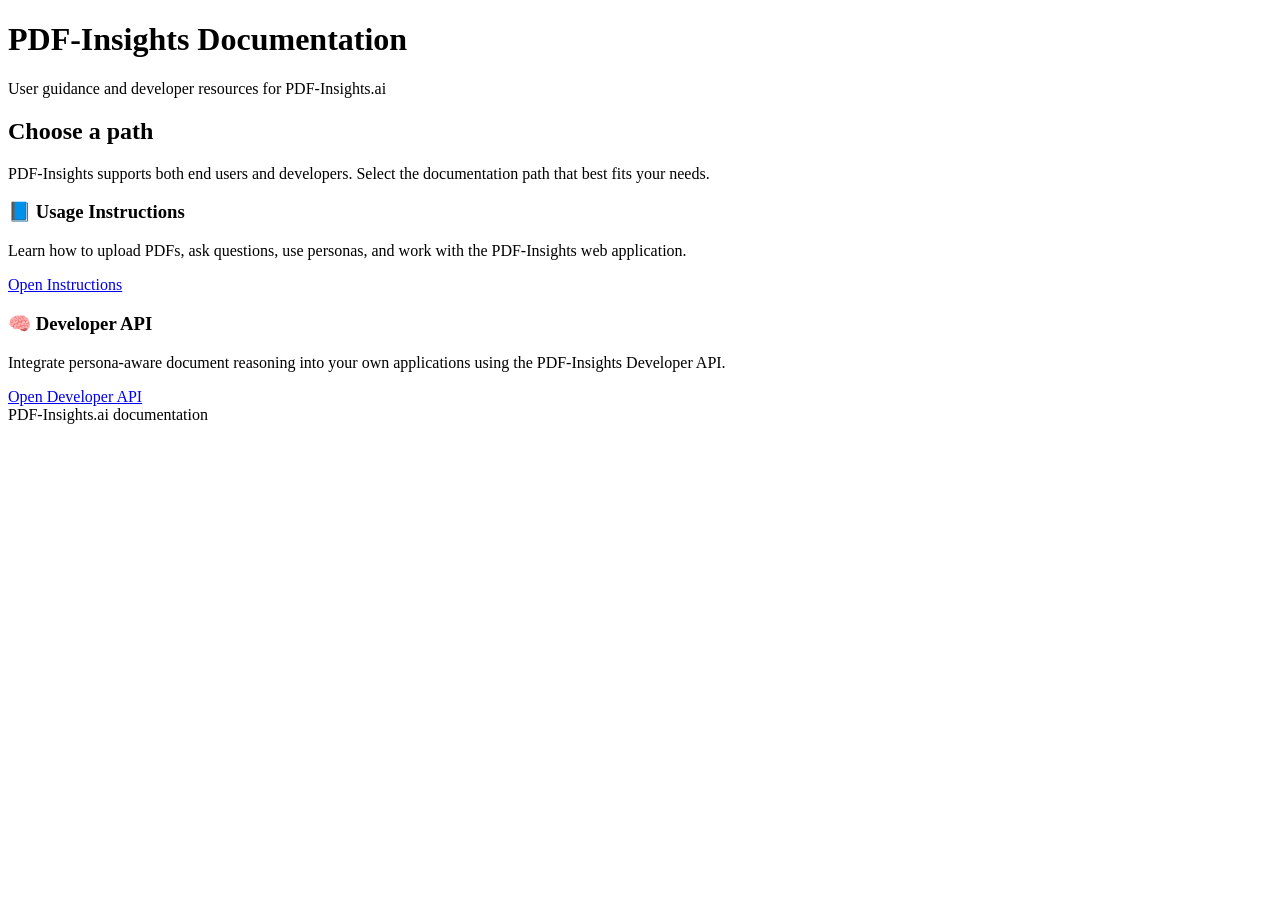
==== index.html @ d1ddaf6e "Add docs landing page Initial HTML structure for PDF-Insights documentation." ====
<!DOCTYPE html>
<html lang="en">
<head>
    <meta charset="UTF-8">
    <meta name="viewport" content="width=device-width, initial-scale=1.0">
    <title>PDF-Insights Docs</title>
    <link rel="stylesheet" href="style.css">
</head>
<body>
    <header>
        <h1>PDF-Insights Documentation</h1>
        <p>User guidance and developer resources for PDF-Insights.ai</p>
    </header>

    <main>
        <section>
            <h2>Choose a path</h2>
            <p>
                PDF-Insights supports both end users and developers.
                Select the documentation path that best fits your needs.
            </p>
        </section>

        <section class="card-grid">
            <div class="card">
                <h3>📘 Usage Instructions</h3>
                <p>
                    Learn how to upload PDFs, ask questions, use personas,
                    and work with the PDF-Insights web application.
                </p>
                <div class="button-row">
                    <a class="button" href="instructions.html">Open Instructions</a>
                </div>
            </div>

            <div class="card">
                <h3>🧠 Developer API</h3>
                <p>
                    Integrate persona-aware document reasoning into your own
                    applications using the PDF-Insights Developer API.
                </p>
                <div class="button-row">
                    <a class="button" href="developers.html">Open Developer API</a>
                </div>
            </div>
        </section>
    </main>

    <footer>
        PDF-Insights.ai documentation
    </footer>
</body>
</html>
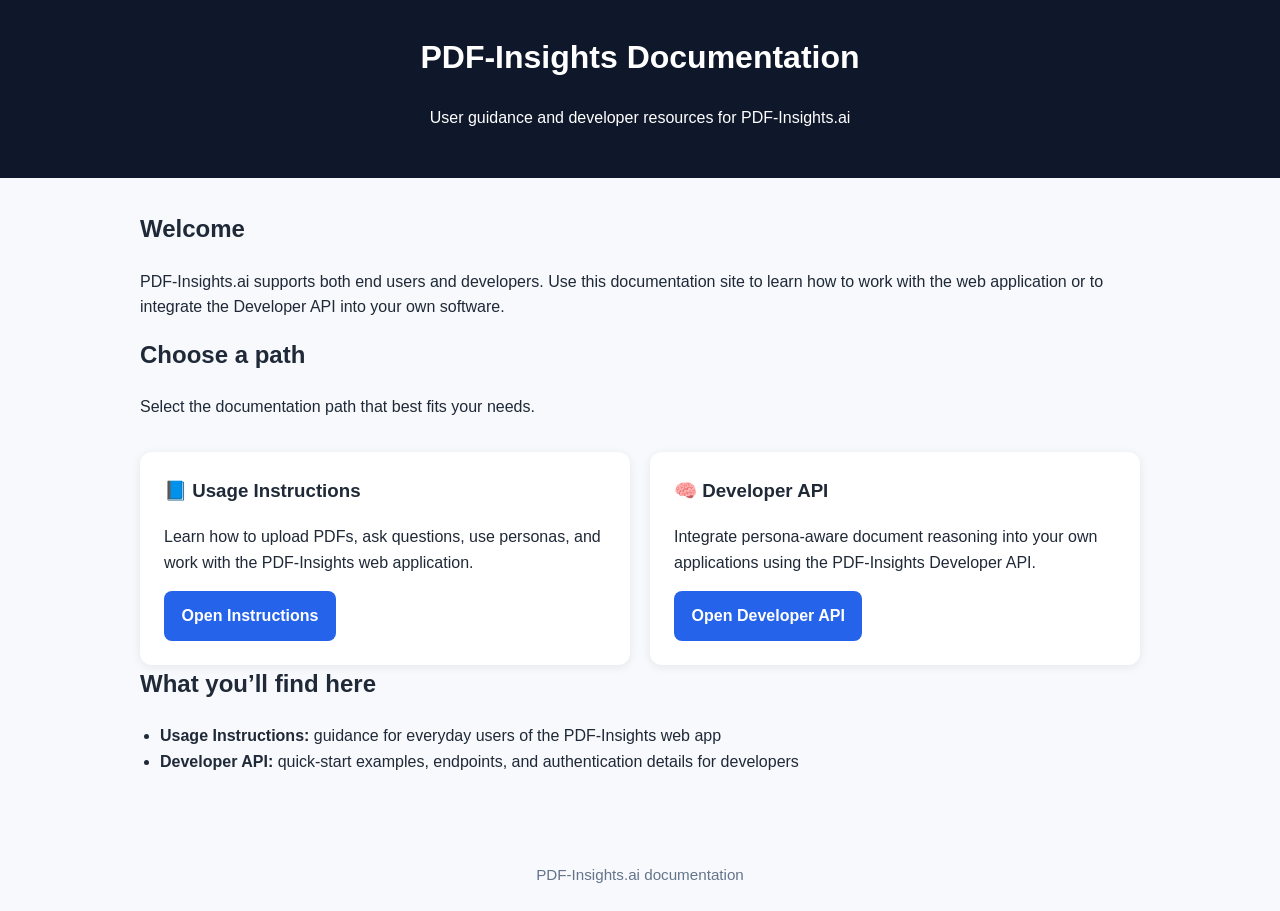
==== commit d269eb14: "Enhance index.html with welcome section and updates Added welcome section and updated content for cl" ====
--- a/index.html
+++ b/index.html
@@ -14,9 +14,17 @@
 
     <main>
         <section>
+            <h2>Welcome</h2>
+            <p>
+                PDF-Insights.ai supports both end users and developers.
+                Use this documentation site to learn how to work with the web application
+                or to integrate the Developer API into your own software.
+            </p>
+        </section>
+
+        <section>
             <h2>Choose a path</h2>
             <p>
-                PDF-Insights supports both end users and developers.
                 Select the documentation path that best fits your needs.
             </p>
         </section>
@@ -44,6 +52,14 @@
                 </div>
             </div>
         </section>
+
+        <section>
+            <h2>What you’ll find here</h2>
+            <ul>
+                <li><strong>Usage Instructions:</strong> guidance for everyday users of the PDF-Insights web app</li>
+                <li><strong>Developer API:</strong> quick-start examples, endpoints, and authentication details for developers</li>
+            </ul>
+        </section>
     </main>
 
     <footer>
--- a/style.css
+++ b/style.css
@@ -0,0 +1,86 @@
+body {
+    font-family: Arial, sans-serif;
+    line-height: 1.6;
+    margin: 0;
+    padding: 0;
+    background: #f7f9fc;
+    color: #1f2937;
+}
+
+header {
+    background: #0f172a;
+    color: white;
+    padding: 2rem 1.5rem;
+    text-align: center;
+}
+
+main {
+    max-width: 1000px;
+    margin: 0 auto;
+    padding: 2rem 1.5rem 3rem 1.5rem;
+}
+
+h1, h2, h3 {
+    margin-top: 0;
+}
+
+.card-grid {
+    display: grid;
+    grid-template-columns: repeat(auto-fit, minmax(280px, 1fr));
+    gap: 1.25rem;
+    margin-top: 2rem;
+}
+
+.card {
+    background: white;
+    border-radius: 12px;
+    padding: 1.5rem;
+    box-shadow: 0 2px 10px rgba(0,0,0,0.08);
+}
+
+.button-row {
+    display: flex;
+    gap: 1rem;
+    flex-wrap: wrap;
+    margin-top: 1rem;
+}
+
+.button {
+    display: inline-block;
+    background: #2563eb;
+    color: white;
+    text-decoration: none;
+    padding: 0.75rem 1.1rem;
+    border-radius: 8px;
+    font-weight: bold;
+}
+
+.button.secondary {
+    background: #475569;
+}
+
+code, pre {
+    background: #0f172a;
+    color: #e5e7eb;
+    border-radius: 8px;
+}
+
+code {
+    padding: 0.15rem 0.35rem;
+}
+
+pre {
+    padding: 1rem;
+    overflow-x: auto;
+}
+
+ul, ol {
+    padding-left: 1.25rem;
+}
+
+footer {
+    text-align: center;
+    padding: 1.5rem;
+    color: #64748b;
+    font-size: 0.95rem;
+}
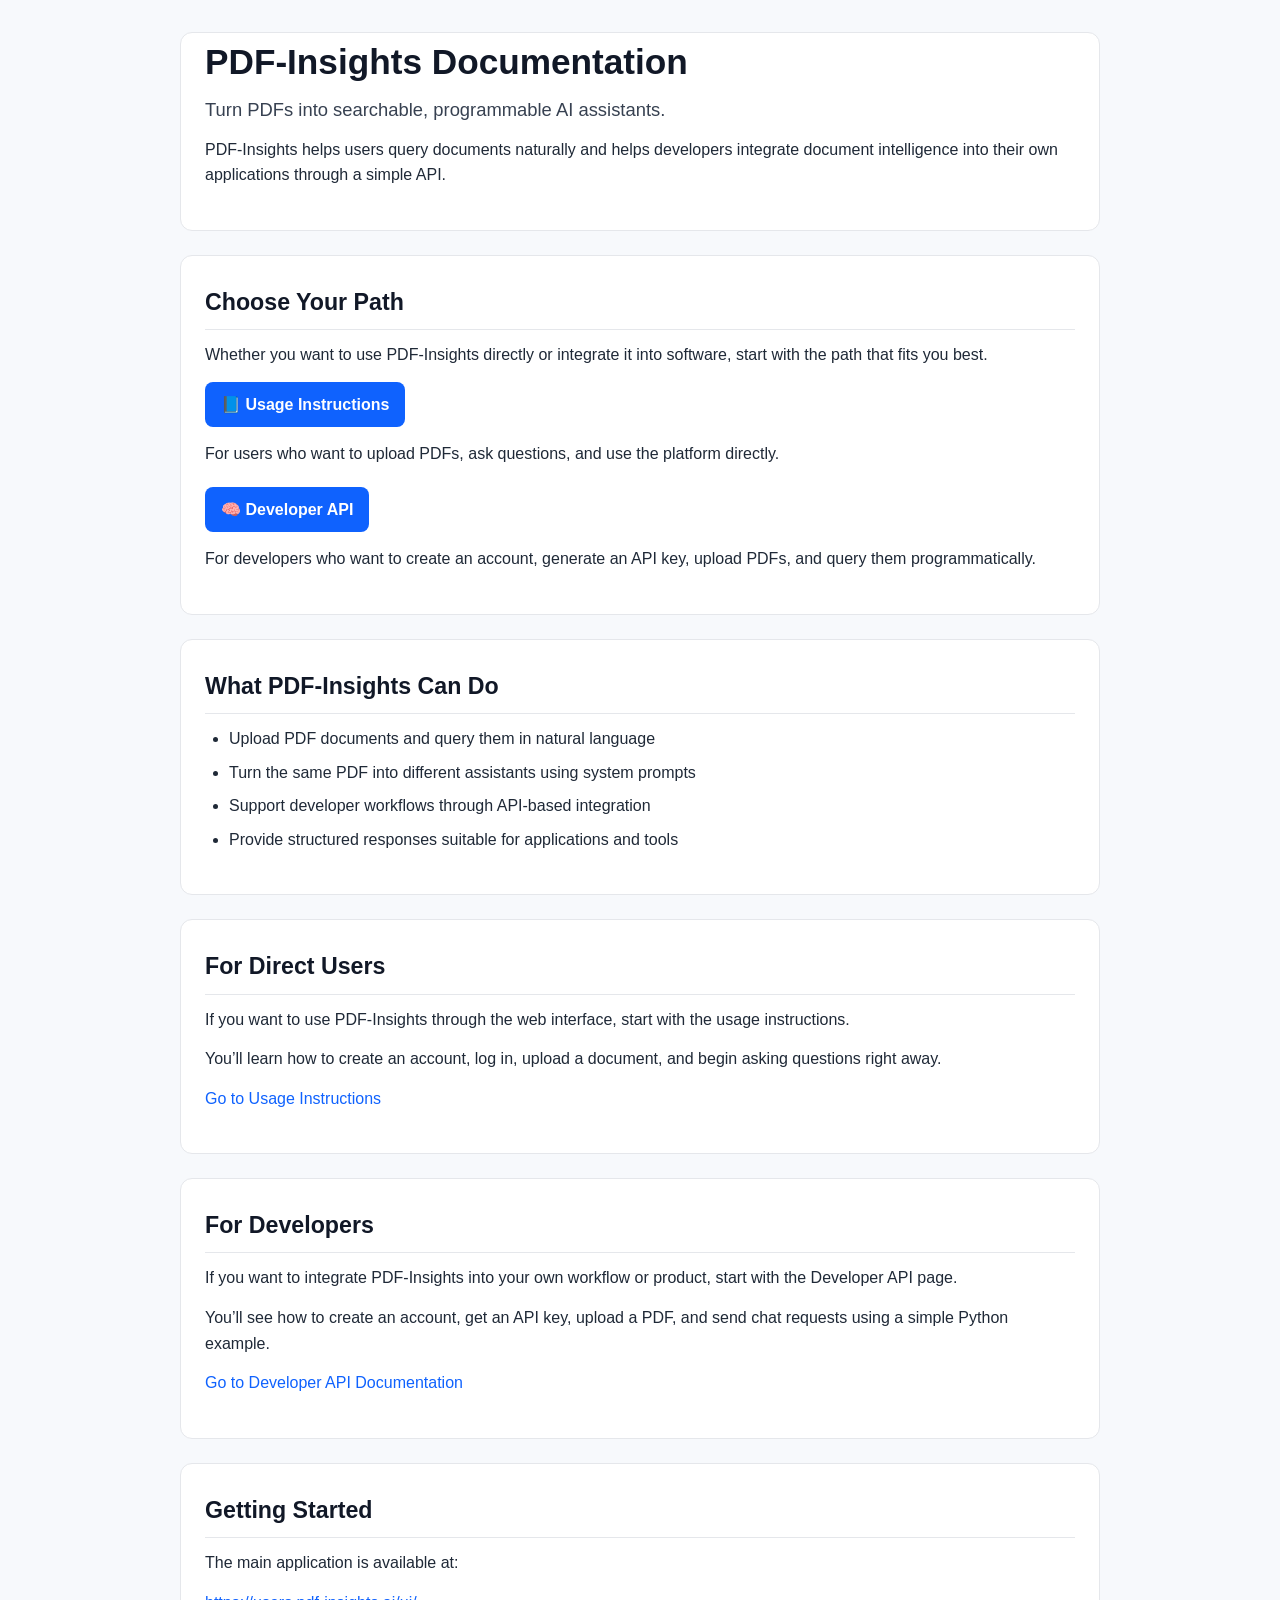
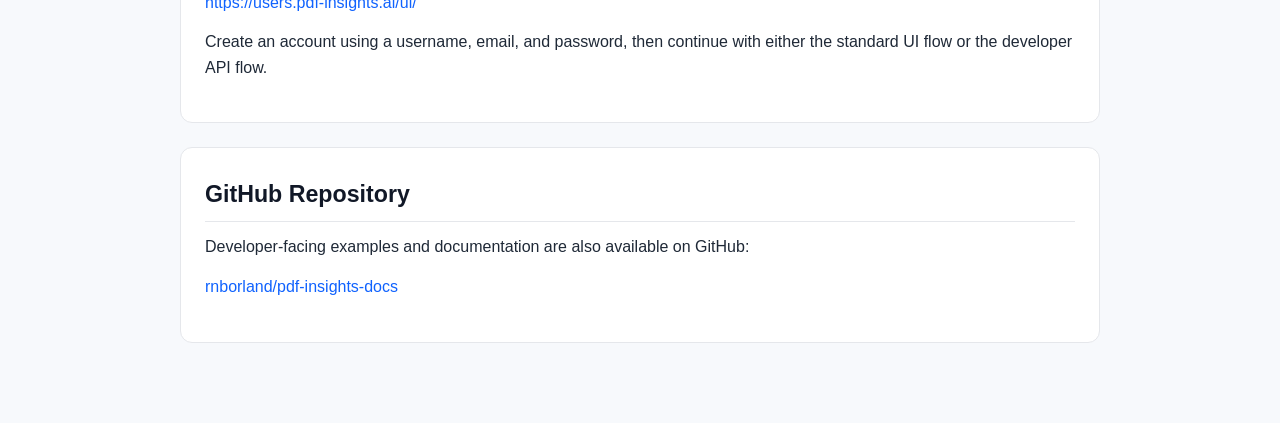
==== commit da590a2d: "Revise index.html for improved documentation layout Updated the structure and content of the index.h" ====
--- a/index.html
+++ b/index.html
@@ -1,69 +1,106 @@
 <!DOCTYPE html>
 <html lang="en">
 <head>
-    <meta charset="UTF-8">
-    <meta name="viewport" content="width=device-width, initial-scale=1.0">
-    <title>PDF-Insights Docs</title>
-    <link rel="stylesheet" href="style.css">
+  <meta charset="UTF-8" />
+  <meta name="viewport" content="width=device-width, initial-scale=1.0" />
+  <title>PDF-Insights Documentation</title>
+  <link rel="stylesheet" href="style.css" />
 </head>
 <body>
-    <header>
-        <h1>PDF-Insights Documentation</h1>
-        <p>User guidance and developer resources for PDF-Insights.ai</p>
-    </header>
+  <main class="content">
+    <section class="hero">
+      <h1>PDF-Insights Documentation</h1>
+      <p class="subtitle">
+        Turn PDFs into searchable, programmable AI assistants.
+      </p>
+      <p>
+        PDF-Insights helps users query documents naturally and helps developers integrate document intelligence into their own applications through a simple API.
+      </p>
+    </section>
 
-    <main>
-        <section>
-            <h2>Welcome</h2>
-            <p>
-                PDF-Insights.ai supports both end users and developers.
-                Use this documentation site to learn how to work with the web application
-                or to integrate the Developer API into your own software.
-            </p>
-        </section>
+    <section>
+      <h2>Choose Your Path</h2>
+      <p>
+        Whether you want to use PDF-Insights directly or integrate it into software, start with the path that fits you best.
+      </p>
 
-        <section>
-            <h2>Choose a path</h2>
-            <p>
-                Select the documentation path that best fits your needs.
-            </p>
-        </section>
+      <p>
+        <a class="button-link" href="instructions.html">📘 Usage Instructions</a>
+      </p>
+      <p>
+        For users who want to upload PDFs, ask questions, and use the platform directly.
+      </p>
 
-        <section class="card-grid">
-            <div class="card">
-                <h3>📘 Usage Instructions</h3>
-                <p>
-                    Learn how to upload PDFs, ask questions, use personas,
-                    and work with the PDF-Insights web application.
-                </p>
-                <div class="button-row">
-                    <a class="button" href="instructions.html">Open Instructions</a>
-                </div>
-            </div>
+      <p style="margin-top: 20px;">
+        <a class="button-link" href="developers.html">🧠 Developer API</a>
+      </p>
+      <p>
+        For developers who want to create an account, generate an API key, upload PDFs, and query them programmatically.
+      </p>
+    </section>
 
-            <div class="card">
-                <h3>🧠 Developer API</h3>
-                <p>
-                    Integrate persona-aware document reasoning into your own
-                    applications using the PDF-Insights Developer API.
-                </p>
-                <div class="button-row">
-                    <a class="button" href="developers.html">Open Developer API</a>
-                </div>
-            </div>
-        </section>
+    <section>
+      <h2>What PDF-Insights Can Do</h2>
+      <ul>
+        <li>Upload PDF documents and query them in natural language</li>
+        <li>Turn the same PDF into different assistants using system prompts</li>
+        <li>Support developer workflows through API-based integration</li>
+        <li>Provide structured responses suitable for applications and tools</li>
+      </ul>
+    </section>
 
-        <section>
-            <h2>What you’ll find here</h2>
-            <ul>
-                <li><strong>Usage Instructions:</strong> guidance for everyday users of the PDF-Insights web app</li>
-                <li><strong>Developer API:</strong> quick-start examples, endpoints, and authentication details for developers</li>
-            </ul>
-        </section>
-    </main>
+    <section>
+      <h2>For Direct Users</h2>
+      <p>
+        If you want to use PDF-Insights through the web interface, start with the usage instructions.
+      </p>
+      <p>
+        You’ll learn how to create an account, log in, upload a document, and begin asking questions right away.
+      </p>
+      <p>
+        <a href="instructions.html">Go to Usage Instructions</a>
+      </p>
+    </section>
 
-    <footer>
-        PDF-Insights.ai documentation
-    </footer>
+    <section>
+      <h2>For Developers</h2>
+      <p>
+        If you want to integrate PDF-Insights into your own workflow or product, start with the Developer API page.
+      </p>
+      <p>
+        You’ll see how to create an account, get an API key, upload a PDF, and send chat requests using a simple Python example.
+      </p>
+      <p>
+        <a href="developers.html">Go to Developer API Documentation</a>
+      </p>
+    </section>
+
+    <section>
+      <h2>Getting Started</h2>
+      <p>
+        The main application is available at:
+      </p>
+      <p>
+        <a href="https://users.pdf-insights.ai/ui/" target="_blank" rel="noopener noreferrer">
+          https://users.pdf-insights.ai/ui/
+        </a>
+      </p>
+      <p>
+        Create an account using a username, email, and password, then continue with either the standard UI flow or the developer API flow.
+      </p>
+    </section>
+
+    <section>
+      <h2>GitHub Repository</h2>
+      <p>
+        Developer-facing examples and documentation are also available on GitHub:
+      </p>
+      <p>
+        <a href="https://github.com/rnborland/pdf-insights-docs" target="_blank" rel="noopener noreferrer">
+          rnborland/pdf-insights-docs
+        </a>
+      </p>
+    </section>
+  </main>
 </body>
 </html>
--- a/style.css
+++ b/style.css
@@ -1,86 +1,263 @@
+/* =========================================================
+   PDF-Insights Docs Site Styles
+   ========================================================= */
+
+* {
+    box-sizing: border-box;
+}
+
+html {
+    font-size: 16px;
+    scroll-behavior: smooth;
+}
+
 body {
-    font-family: Arial, sans-serif;
-    line-height: 1.6;
     margin: 0;
     padding: 0;
-    background: #f7f9fc;
+    font-family: Arial, Helvetica, sans-serif;
+    line-height: 1.6;
     color: #1f2937;
-}
-
-header {
-    background: #0f172a;
-    color: white;
-    padding: 2rem 1.5rem;
-    text-align: center;
-}
-
+    background-color: #f7f9fc;
+}
+
+/* =========================================================
+   Layout
+   ========================================================= */
+
+.container,
+.content,
 main {
-    max-width: 1000px;
+    max-width: 960px;
     margin: 0 auto;
-    padding: 2rem 1.5rem 3rem 1.5rem;
-}
-
-h1, h2, h3 {
-    margin-top: 0;
-}
-
-.card-grid {
-    display: grid;
-    grid-template-columns: repeat(auto-fit, minmax(280px, 1fr));
-    gap: 1.25rem;
-    margin-top: 2rem;
-}
-
-.card {
-    background: white;
+    padding: 32px 20px 56px 20px;
+}
+
+section {
+    background: #ffffff;
+    margin-bottom: 24px;
+    padding: 28px 24px;
+    border: 1px solid #e5e7eb;
     border-radius: 12px;
-    padding: 1.5rem;
-    box-shadow: 0 2px 10px rgba(0,0,0,0.08);
-}
-
-.button-row {
+}
+
+/* =========================================================
+   Hero / header areas
+   ========================================================= */
+
+.hero {
+    text-align: left;
+    padding-top: 8px;
+}
+
+.hero h1,
+h1 {
+    margin-top: 0;
+    margin-bottom: 12px;
+    font-size: 2.2rem;
+    line-height: 1.2;
+    color: #111827;
+}
+
+.subtitle {
+    font-size: 1.15rem;
+    color: #374151;
+    margin-top: 0;
+    margin-bottom: 12px;
+}
+
+/* =========================================================
+   Headings
+   ========================================================= */
+
+h2 {
+    margin-top: 0;
+    margin-bottom: 12px;
+    font-size: 1.45rem;
+    color: #111827;
+    border-bottom: 1px solid #e5e7eb;
+    padding-bottom: 8px;
+}
+
+h3 {
+    margin-top: 20px;
+    margin-bottom: 10px;
+    font-size: 1.1rem;
+    color: #1f2937;
+}
+
+p {
+    margin-top: 0;
+    margin-bottom: 14px;
+}
+
+ul,
+ol {
+    margin-top: 0;
+    margin-bottom: 14px;
+    padding-left: 24px;
+}
+
+li {
+    margin-bottom: 8px;
+}
+
+/* =========================================================
+   Links
+   ========================================================= */
+
+a {
+    color: #0f62fe;
+    text-decoration: none;
+}
+
+a:hover {
+    text-decoration: underline;
+}
+
+/* =========================================================
+   Inline code and code blocks
+   ========================================================= */
+
+code {
+    font-family: Consolas, "Courier New", monospace;
+    font-size: 0.95rem;
+    background: #f3f4f6;
+    color: #111827;
+    padding: 2px 6px;
+    border-radius: 6px;
+}
+
+pre {
+    margin: 16px 0;
+    padding: 16px;
+    overflow-x: auto;
+    background: #111827;
+    color: #f9fafb;
+    border-radius: 10px;
+    border: 1px solid #1f2937;
+}
+
+pre code {
+    background: transparent;
+    color: inherit;
+    padding: 0;
+    border-radius: 0;
+    font-size: 0.95rem;
+    line-height: 1.5;
+    white-space: pre;
+}
+
+/* =========================================================
+   Utility elements
+   ========================================================= */
+
+hr {
+    border: none;
+    border-top: 1px solid #e5e7eb;
+    margin: 24px 0;
+}
+
+strong {
+    color: #111827;
+}
+
+blockquote {
+    margin: 16px 0;
+    padding: 12px 16px;
+    border-left: 4px solid #0f62fe;
+    background: #f8fbff;
+    color: #374151;
+}
+
+/* =========================================================
+   Optional top nav if used
+   ========================================================= */
+
+.navbar {
+    background: #111827;
+    color: #ffffff;
+    padding: 14px 20px;
+}
+
+.navbar .nav-inner {
+    max-width: 960px;
+    margin: 0 auto;
     display: flex;
-    gap: 1rem;
+    gap: 18px;
+    align-items: center;
     flex-wrap: wrap;
-    margin-top: 1rem;
-}
-
-.button {
+}
+
+.navbar a {
+    color: #ffffff;
+    font-weight: 600;
+}
+
+.navbar a:hover {
+    text-decoration: underline;
+}
+
+/* =========================================================
+   Button-style links if needed
+   ========================================================= */
+
+.button-link {
     display: inline-block;
-    background: #2563eb;
-    color: white;
+    padding: 10px 16px;
+    border-radius: 8px;
+    background: #0f62fe;
+    color: #ffffff;
+    font-weight: 600;
     text-decoration: none;
-    padding: 0.75rem 1.1rem;
-    border-radius: 8px;
-    font-weight: bold;
-}
-
-.button.secondary {
-    background: #475569;
-}
-
-code, pre {
-    background: #0f172a;
-    color: #e5e7eb;
-    border-radius: 8px;
-}
-
-code {
-    padding: 0.15rem 0.35rem;
-}
-
-pre {
-    padding: 1rem;
-    overflow-x: auto;
-}
-
-ul, ol {
-    padding-left: 1.25rem;
-}
-
-footer {
-    text-align: center;
-    padding: 1.5rem;
-    color: #64748b;
+}
+
+.button-link:hover {
+    background: #0b53d0;
+    text-decoration: none;
+}
+
+/* =========================================================
+   Footer
+   ========================================================= */
+
+.footer {
+    max-width: 960px;
+    margin: 0 auto;
+    padding: 0 20px 36px 20px;
+    color: #6b7280;
     font-size: 0.95rem;
 }
+
+/* =========================================================
+   Responsive
+   ========================================================= */
+
+@media (max-width: 768px) {
+    body {
+        font-size: 15px;
+    }
+
+    .container,
+    .content,
+    main {
+        padding: 20px 14px 40px 14px;
+    }
+
+    section {
+        padding: 20px 16px;
+        border-radius: 10px;
+    }
+
+    .hero h1,
+    h1 {
+        font-size: 1.8rem;
+    }
+
+    h2 {
+        font-size: 1.25rem;
+    }
+
+    pre {
+        padding: 14px;
+    }
+}
